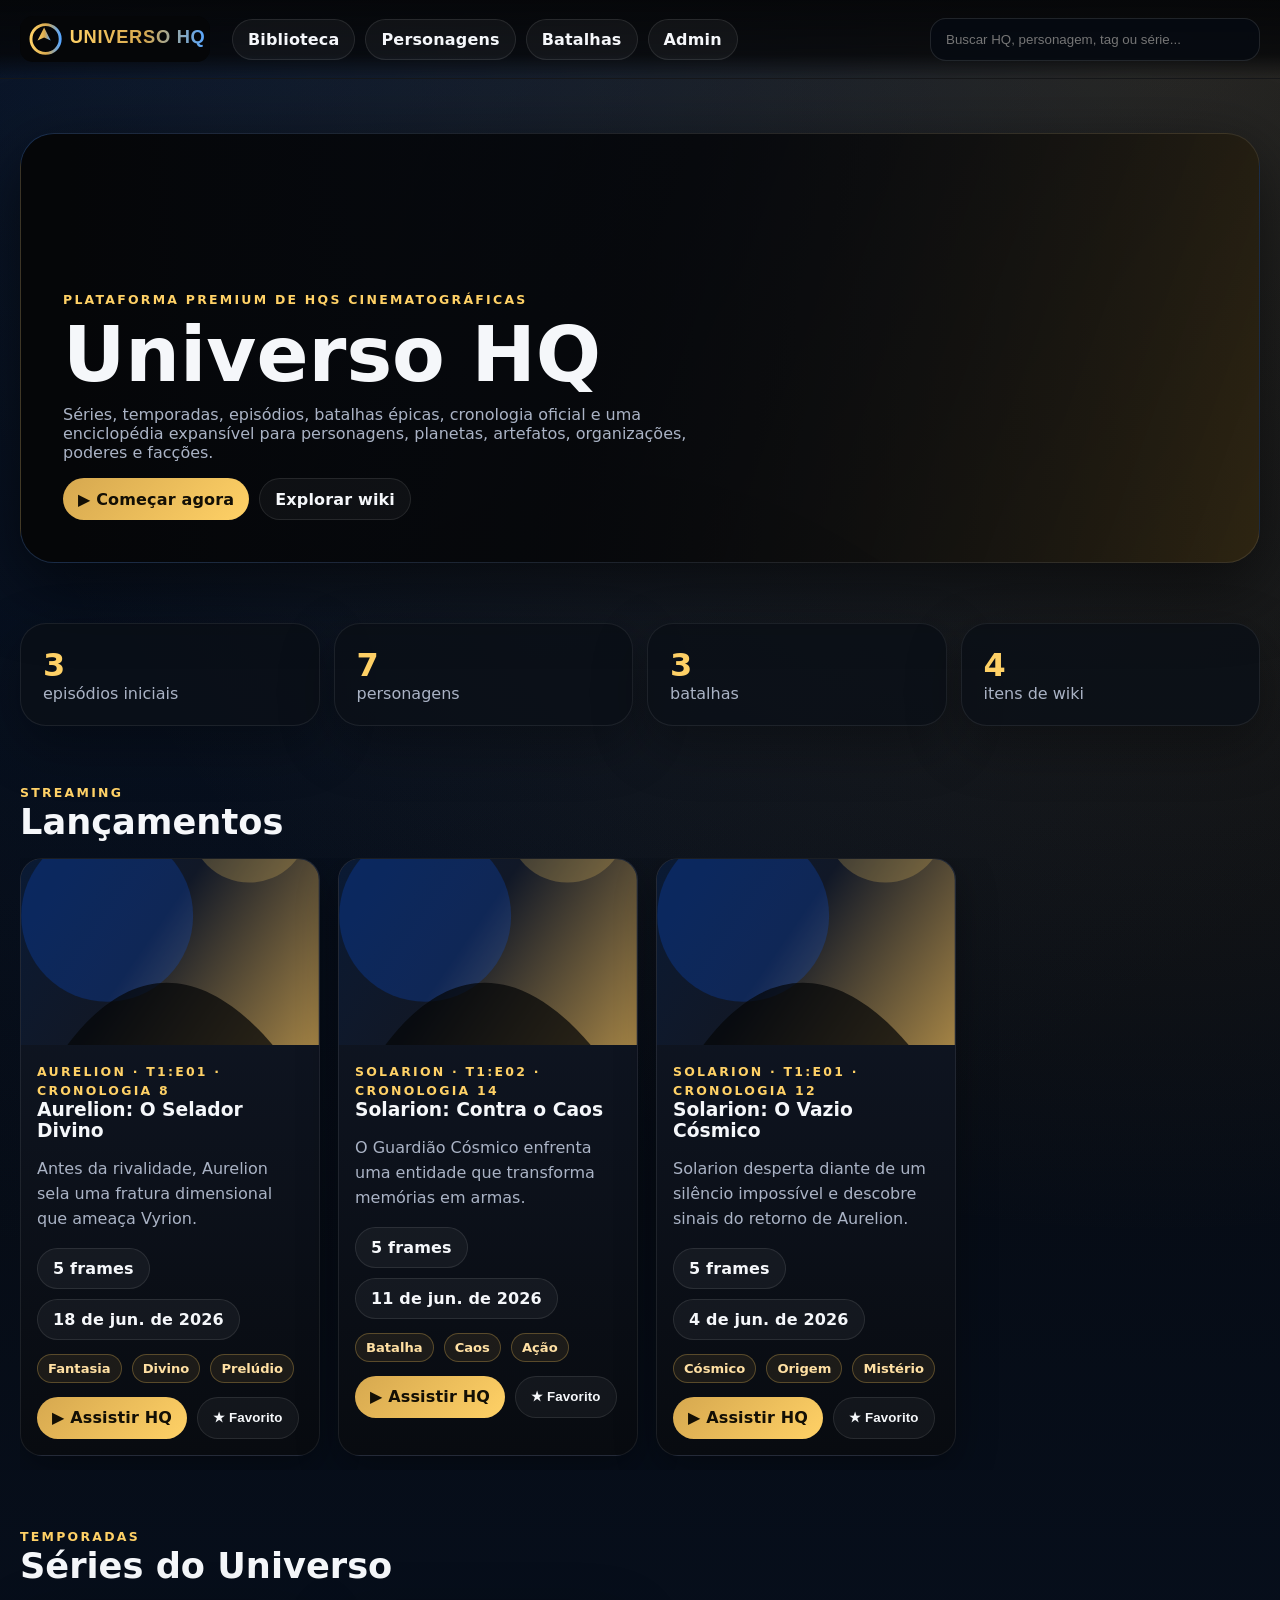
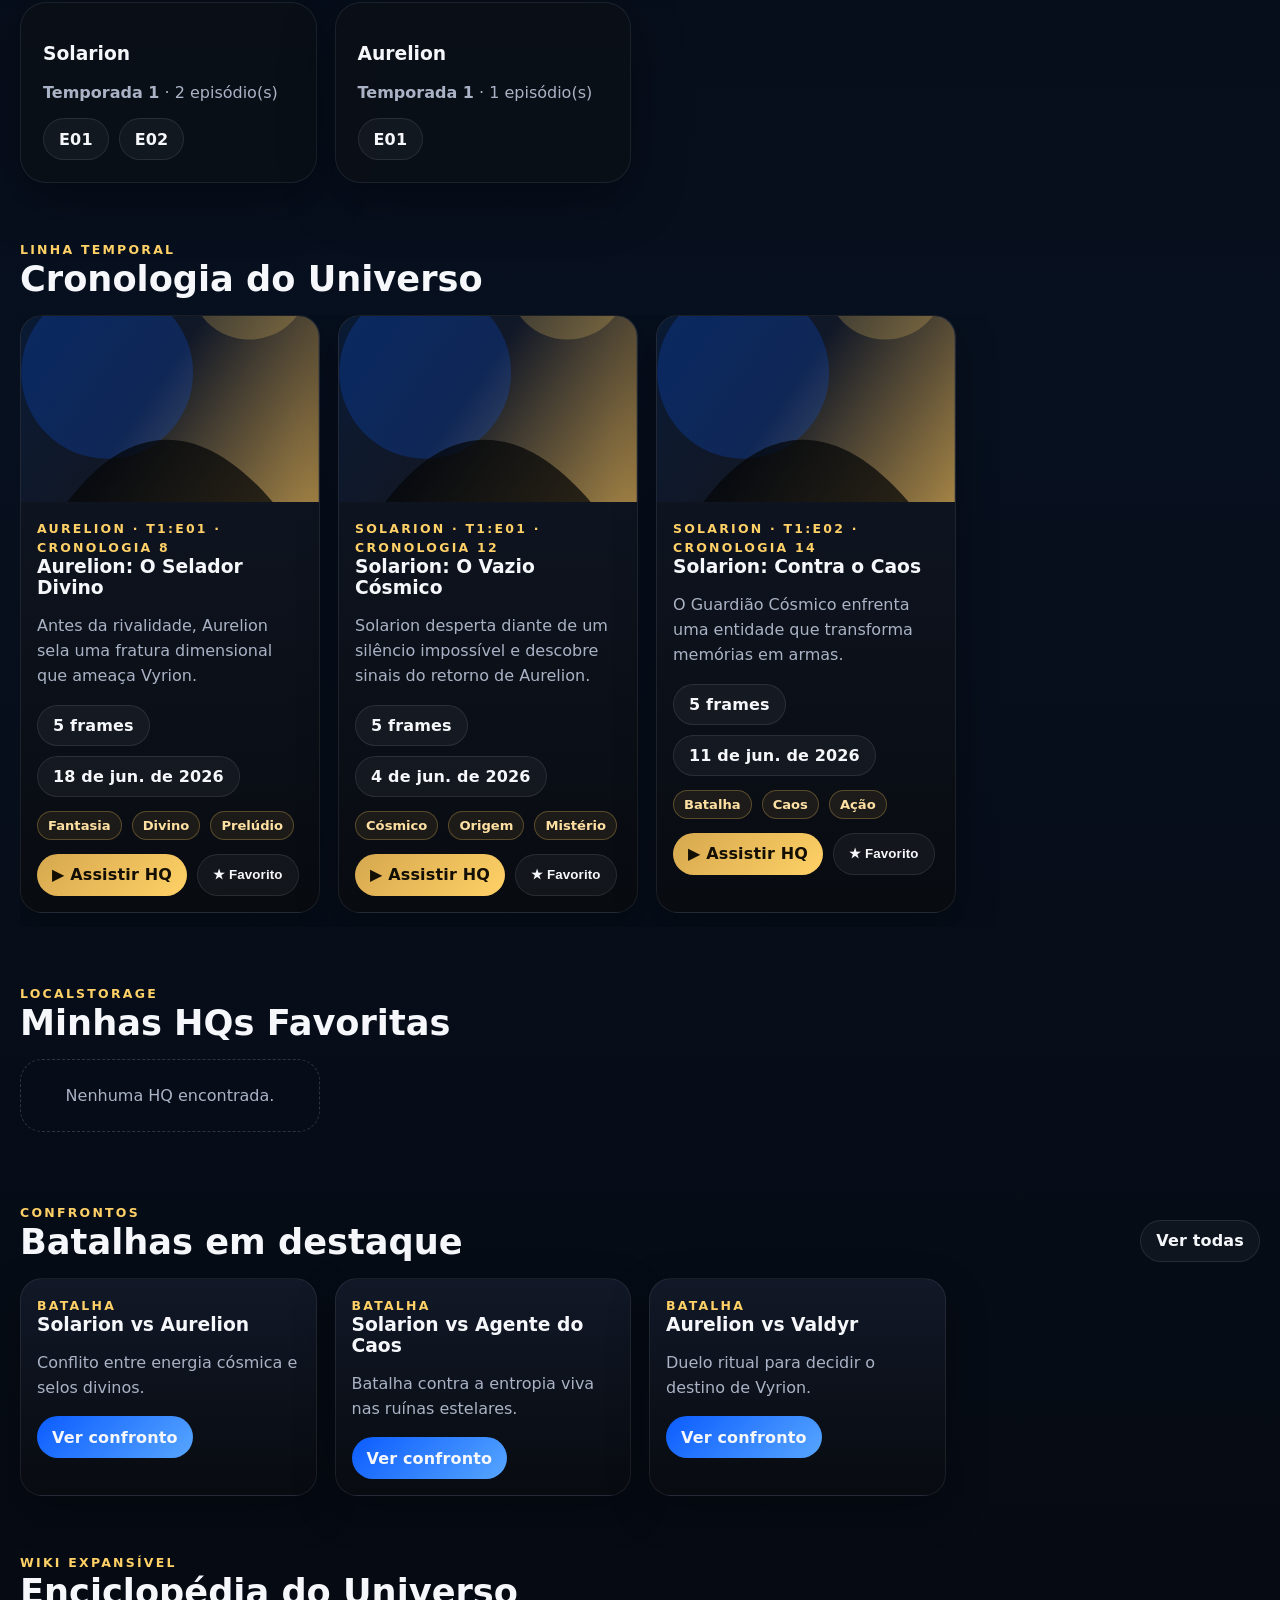
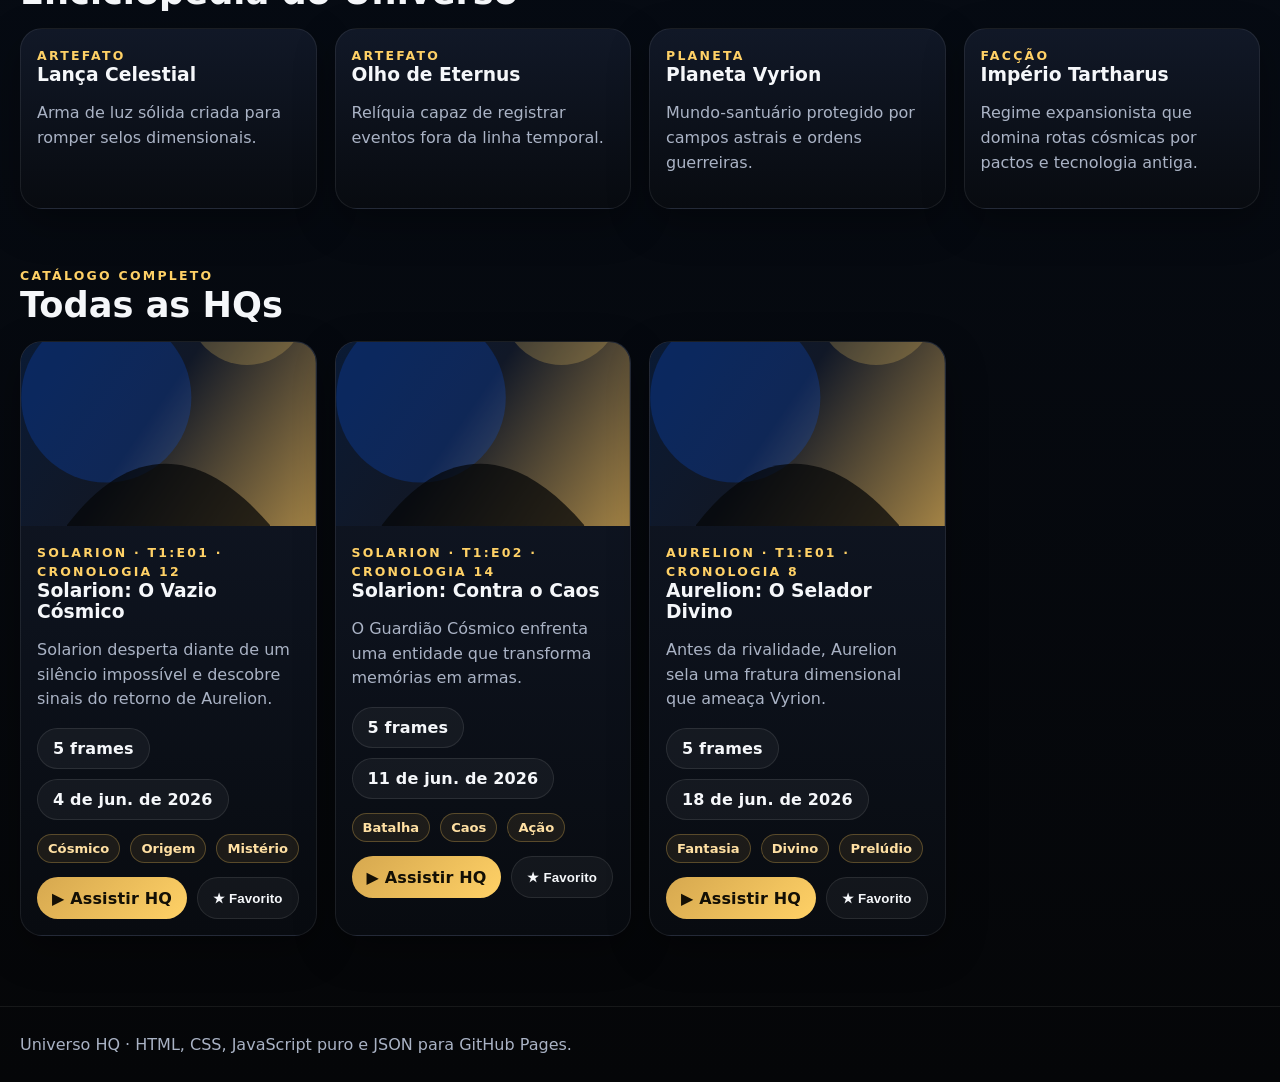
==== index.html @ 540c066c "Implement Universo HQ static web app" ====
<!doctype html><html lang="pt-BR"><head><meta charset="utf-8"><meta name="viewport" content="width=device-width,initial-scale=1"><title>Universo HQ | Biblioteca Cinematográfica</title><link rel="stylesheet" href="assets/css/base.css"></head><body><header class="app-header"><nav class="container nav"><a class="brand" href="index.html"><img src="assets/img/logo.svg" alt="Universo HQ"></a><div class="nav-links"><a href="index.html">Biblioteca</a><a href="personagens.html">Personagens</a><a href="batalhas.html">Batalhas</a><a href="admin.html">Admin</a></div><div class="search"><input id="global-search" type="search" placeholder="Buscar HQ, personagem, tag ou série..."></div></nav></header><main><section class="hero"><div class="container hero-card"><div class="hero-content"><span class="eyebrow">Plataforma premium de HQs cinematográficas</span><h1>Universo HQ</h1><p class="muted">Séries, temporadas, episódios, batalhas épicas, cronologia oficial e uma enciclopédia expansível para personagens, planetas, artefatos, organizações, poderes e facções.</p><div class="actions"><a class="btn primary" href="#lancamentos">▶ Começar agora</a><a class="btn ghost" href="personagens.html">Explorar wiki</a></div></div></div></section><section class="section"><div class="container kpi"><div class="panel"><strong>3</strong><span class="muted">episódios iniciais</span></div><div class="panel"><strong>7</strong><span class="muted">personagens</span></div><div class="panel"><strong>3</strong><span class="muted">batalhas</span></div><div class="panel"><strong>4</strong><span class="muted">itens de wiki</span></div></div></section><section id="lancamentos" class="section"><div class="container"><div class="section-head"><div><span class="eyebrow">Streaming</span><h2>Lançamentos</h2></div></div><div id="releases" class="rail"></div></div></section><section class="section"><div class="container"><div class="section-head"><div><span class="eyebrow">Temporadas</span><h2>Séries do Universo</h2></div></div><div id="series" class="grid"></div></div></section><section class="section"><div class="container"><div class="section-head"><div><span class="eyebrow">Linha temporal</span><h2>Cronologia do Universo</h2></div></div><div id="timeline" class="rail"></div></div></section><section class="section"><div class="container"><div class="section-head"><div><span class="eyebrow">LocalStorage</span><h2>Minhas HQs Favoritas</h2></div></div><div id="favorites" class="rail"></div></div></section><section class="section"><div class="container"><div class="section-head"><div><span class="eyebrow">Confrontos</span><h2>Batalhas em destaque</h2></div><a class="btn ghost" href="batalhas.html">Ver todas</a></div><div id="battles-preview" class="grid"></div></div></section><section class="section"><div class="container"><div class="section-head"><div><span class="eyebrow">Wiki expansível</span><h2>Enciclopédia do Universo</h2></div></div><div id="wiki-preview" class="grid"></div></div></section><section class="section"><div class="container"><div class="section-head"><div><span class="eyebrow">Catálogo completo</span><h2>Todas as HQs</h2></div></div><div id="all-hqs" class="grid"></div></div></section></main><footer class="footer"><div class="container">Universo HQ · HTML, CSS, JavaScript puro e JSON para GitHub Pages.</div></footer><script src="assets/js/data.js"></script><script src="assets/js/favorites.js"></script><script src="assets/js/app.js"></script></body></html>
---- assets/css/base.css ----
:root{--bg:#050608;--panel:#0b0f17;--panel2:#111827;--blue:#071b3a;--accent:#0b5cff;--gold:#d6a84f;--gold2:#ffd166;--text:#f5f7fa;--muted:#aab3c5;--danger:#ff4d6d;--ok:#36d399;--radius:22px;--shadow:0 22px 70px #0009;--max:1240px}*{box-sizing:border-box}html{scroll-behavior:smooth}body{margin:0;background:radial-gradient(circle at 18% -10%,#113a7e66,transparent 35%),radial-gradient(circle at 90% 0,#d6a84f30,transparent 28%),linear-gradient(180deg,#050608,#07101f 46%,#050608);color:var(--text);font-family:Inter,ui-sans-serif,system-ui,-apple-system,Segoe UI,Roboto,Arial,sans-serif;min-height:100vh}a{color:inherit;text-decoration:none}img{max-width:100%;display:block}.container{width:min(var(--max),calc(100% - 32px));margin-inline:auto}.app-header{position:sticky;top:0;z-index:50;background:linear-gradient(180deg,#050608f2,#050608c7 70%,transparent);backdrop-filter:blur(16px);border-bottom:1px solid #ffffff10}.nav{height:78px;display:flex;align-items:center;gap:22px}.brand img{width:190px}.nav-links{display:flex;gap:10px;flex-wrap:wrap}.nav-links a,.pill,.btn{border:1px solid #ffffff18;background:#ffffff0b;color:var(--text);border-radius:999px;padding:10px 15px;font-weight:700;letter-spacing:.01em}.nav-links a:hover,.btn:hover{border-color:#ffd16680;background:#ffd16618;transform:translateY(-1px)}.search{margin-left:auto;min-width:min(330px,35vw);position:relative}.search input,.field input,.field textarea,.field select{width:100%;border:1px solid #ffffff1c;background:#070b12d9;color:var(--text);border-radius:16px;padding:13px 15px;outline:none}.search input:focus,.field input:focus,.field textarea:focus,.field select:focus{border-color:#d6a84f99;box-shadow:0 0 0 4px #d6a84f1c}.hero{padding:54px 0 32px}.hero-card{position:relative;overflow:hidden;border:1px solid #ffffff14;background:linear-gradient(110deg,#071b3ae6,#0b0f17 48%,#2a210ee6),url('../img/placeholder-cover.svg') center/cover;border-radius:34px;min-height:430px;box-shadow:var(--shadow);display:grid;align-items:end}.hero-card:before{content:"";position:absolute;inset:0;background:linear-gradient(90deg,#050608 4%,#050608c7 45%,#05060822)}.hero-content{position:relative;padding:42px;max-width:720px}.eyebrow{color:var(--gold2);font-weight:900;text-transform:uppercase;letter-spacing:.18em;font-size:.78rem}.hero h1{font-size:clamp(2.2rem,6vw,5.4rem);line-height:.9;margin:12px 0}.muted{color:var(--muted)}.meta{display:flex;gap:10px;flex-wrap:wrap;margin:14px 0}.tag{border:1px solid #d6a84f55;background:#d6a84f18;color:#ffe0a3;border-radius:999px;padding:6px 10px;font-size:.82rem;font-weight:800}.section{padding:28px 0}.section-head{display:flex;justify-content:space-between;align-items:end;gap:16px;margin-bottom:16px}.section h2{margin:0;font-size:clamp(1.4rem,3vw,2.2rem)}.grid{display:grid;grid-template-columns:repeat(auto-fill,minmax(240px,1fr));gap:18px}.rail{display:grid;grid-auto-flow:column;grid-auto-columns:minmax(245px,300px);gap:18px;overflow-x:auto;padding-bottom:14px;scroll-snap-type:x proximity}.card{position:relative;overflow:hidden;border:1px solid #ffffff14;background:linear-gradient(180deg,#111827,#080b10);border-radius:var(--radius);box-shadow:0 14px 42px #0005;transition:.25s transform,.25s border-color}.card:hover{transform:translateY(-7px);border-color:#d6a84f80}.cover{aspect-ratio:16/10;object-fit:cover;width:100%;background:#071b3a}.card-body{padding:16px}.card h3{margin:0 0 8px}.card p{color:var(--muted);line-height:1.55}.actions{display:flex;gap:10px;flex-wrap:wrap;margin-top:14px}.btn{cursor:pointer;display:inline-flex;align-items:center;justify-content:center;gap:8px;transition:.2s;min-height:42px}.btn.primary{background:linear-gradient(135deg,#d6a84f,#ffd166);color:#130f05;border:0}.btn.blue{background:linear-gradient(135deg,#0b5cff,#57a6ff);border:0}.btn.ghost{background:#ffffff0a}.btn.danger{background:#ff4d6d22;border-color:#ff4d6d66}.favorite.active{background:#ffd166;color:#111}.footer{border-top:1px solid #ffffff12;margin-top:42px;padding:28px 0;color:var(--muted)}.empty{border:1px dashed #ffffff2a;border-radius:22px;padding:26px;color:var(--muted);text-align:center}.panel{border:1px solid #ffffff14;background:#0b0f17cc;border-radius:26px;padding:22px;box-shadow:0 18px 55px #0005}.split{display:grid;grid-template-columns:1.1fr .9fr;gap:22px}.kpi{display:grid;grid-template-columns:repeat(4,1fr);gap:14px}.kpi .panel strong{display:block;font-size:2rem;color:var(--gold2)}@media(max-width:860px){.nav{height:auto;padding:14px 0;align-items:flex-start;flex-direction:column}.search{margin-left:0;width:100%;min-width:0}.brand img{width:165px}.hero-content{padding:28px}.hero-card{min-height:360px}.split{grid-template-columns:1fr}.kpi{grid-template-columns:repeat(2,1fr)}}@media(max-width:520px){.container{width:min(100% - 22px,var(--max))}.grid{grid-template-columns:1fr}.rail{grid-auto-columns:86%}.nav-links a{font-size:.9rem;padding:9px 11px}.hero h1{font-size:2.3rem}}
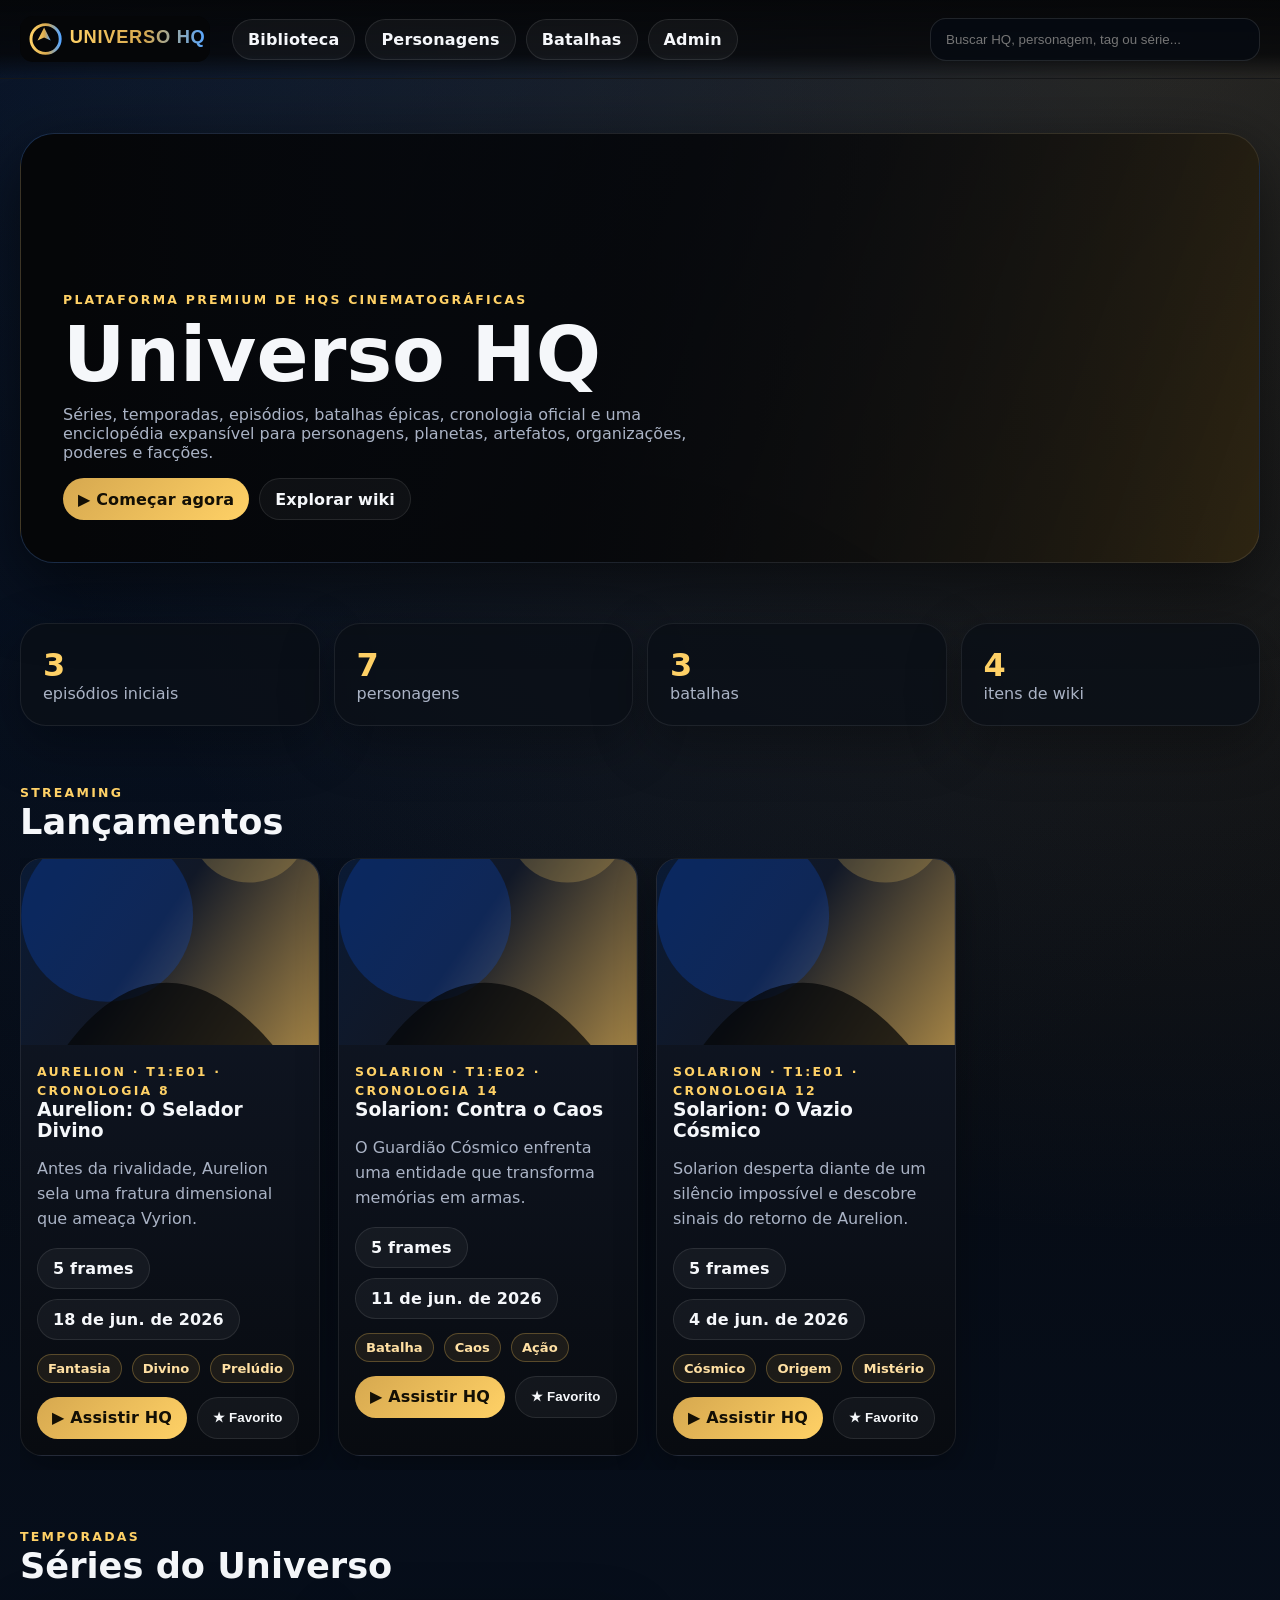
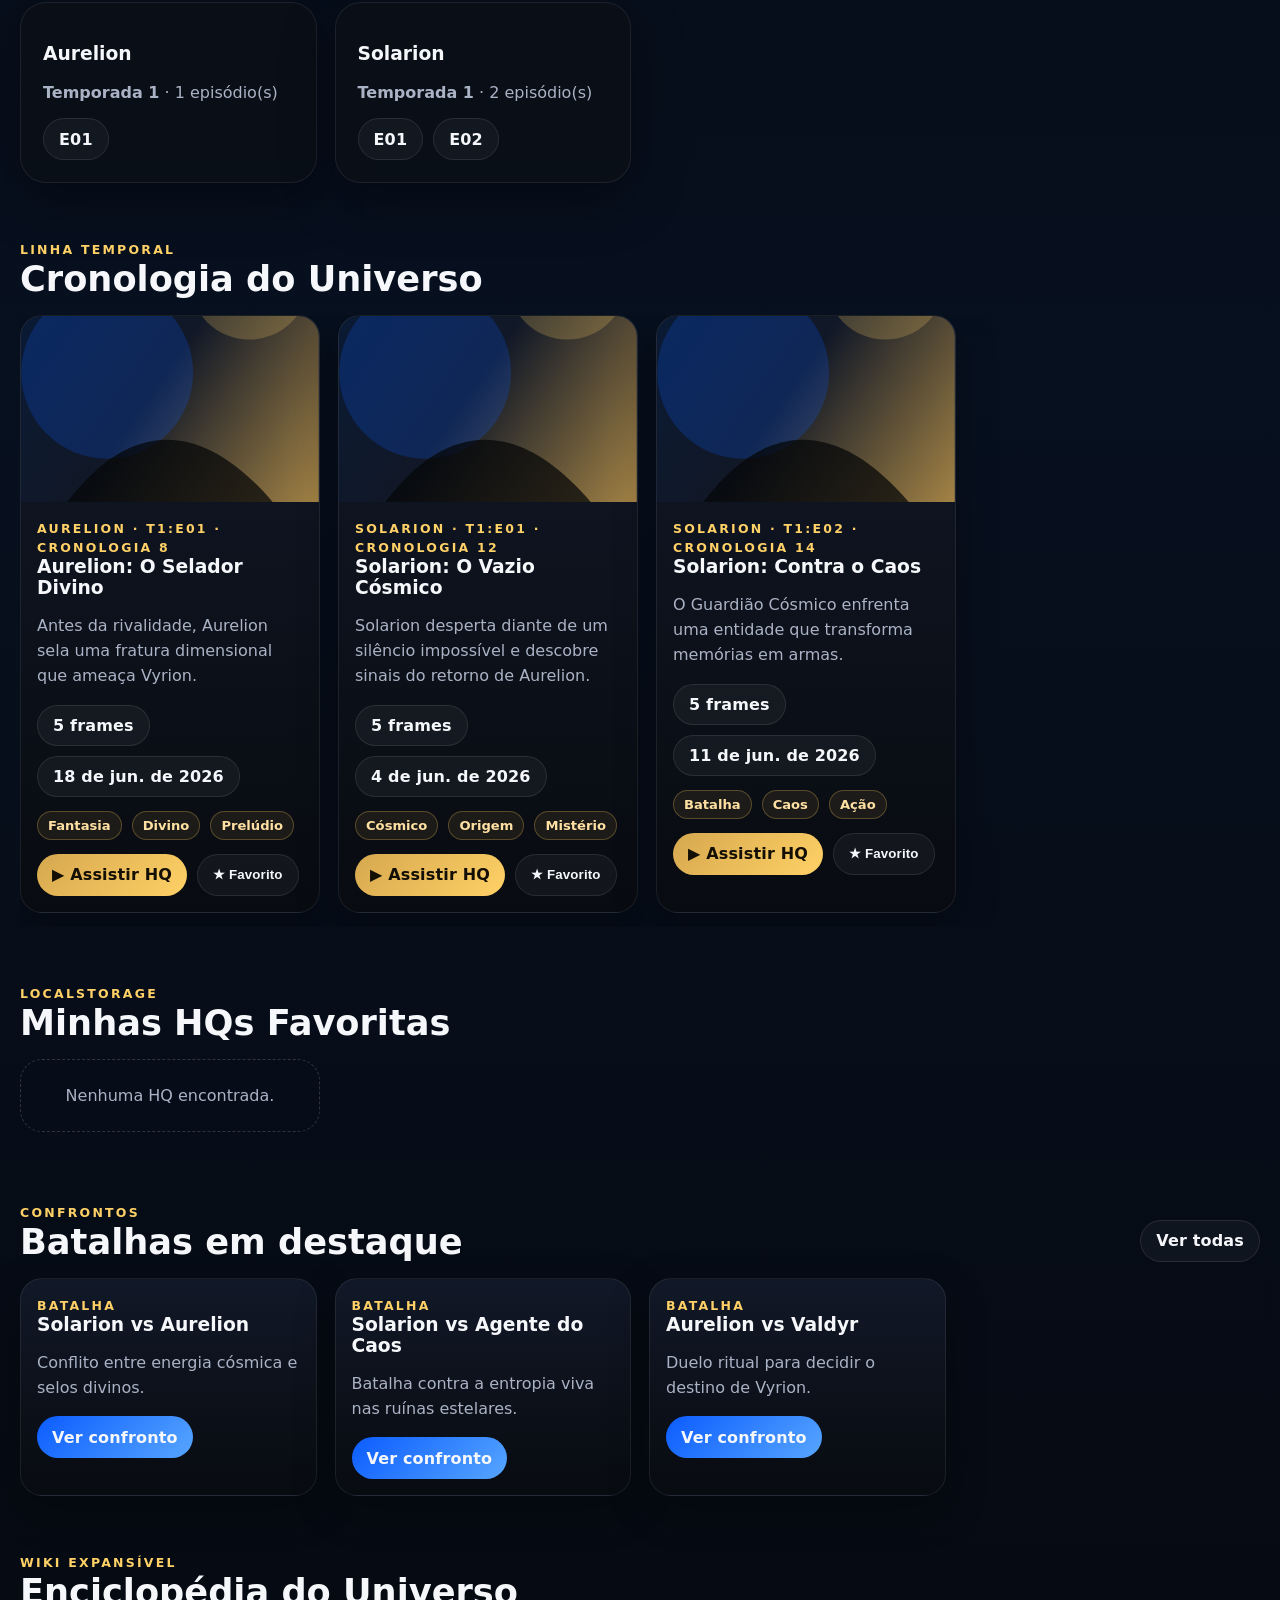
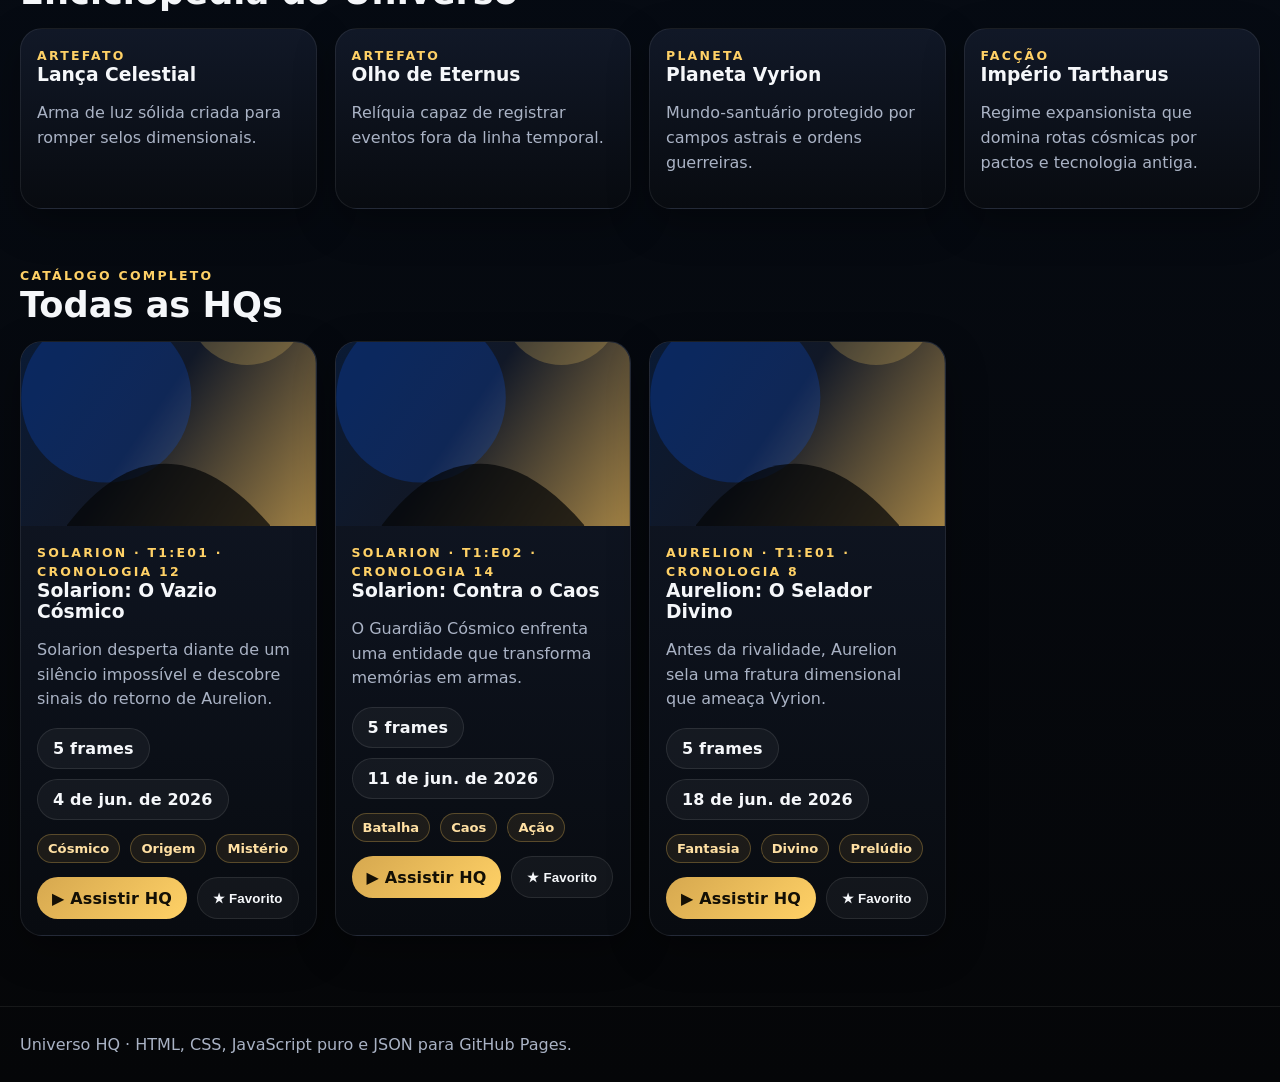
==== commit a05e7cce: "Support numbered frame ordering" ====
--- a/index.html
+++ b/index.html
@@ -1 +1,153 @@
-<!doctype html><html lang="pt-BR"><head><meta charset="utf-8"><meta name="viewport" content="width=device-width,initial-scale=1"><title>Universo HQ | Biblioteca Cinematográfica</title><link rel="stylesheet" href="assets/css/base.css"></head><body><header class="app-header"><nav class="container nav"><a class="brand" href="index.html"><img src="assets/img/logo.svg" alt="Universo HQ"></a><div class="nav-links"><a href="index.html">Biblioteca</a><a href="personagens.html">Personagens</a><a href="batalhas.html">Batalhas</a><a href="admin.html">Admin</a></div><div class="search"><input id="global-search" type="search" placeholder="Buscar HQ, personagem, tag ou série..."></div></nav></header><main><section class="hero"><div class="container hero-card"><div class="hero-content"><span class="eyebrow">Plataforma premium de HQs cinematográficas</span><h1>Universo HQ</h1><p class="muted">Séries, temporadas, episódios, batalhas épicas, cronologia oficial e uma enciclopédia expansível para personagens, planetas, artefatos, organizações, poderes e facções.</p><div class="actions"><a class="btn primary" href="#lancamentos">▶ Começar agora</a><a class="btn ghost" href="personagens.html">Explorar wiki</a></div></div></div></section><section class="section"><div class="container kpi"><div class="panel"><strong>3</strong><span class="muted">episódios iniciais</span></div><div class="panel"><strong>7</strong><span class="muted">personagens</span></div><div class="panel"><strong>3</strong><span class="muted">batalhas</span></div><div class="panel"><strong>4</strong><span class="muted">itens de wiki</span></div></div></section><section id="lancamentos" class="section"><div class="container"><div class="section-head"><div><span class="eyebrow">Streaming</span><h2>Lançamentos</h2></div></div><div id="releases" class="rail"></div></div></section><section class="section"><div class="container"><div class="section-head"><div><span class="eyebrow">Temporadas</span><h2>Séries do Universo</h2></div></div><div id="series" class="grid"></div></div></section><section class="section"><div class="container"><div class="section-head"><div><span class="eyebrow">Linha temporal</span><h2>Cronologia do Universo</h2></div></div><div id="timeline" class="rail"></div></div></section><section class="section"><div class="container"><div class="section-head"><div><span class="eyebrow">LocalStorage</span><h2>Minhas HQs Favoritas</h2></div></div><div id="favorites" class="rail"></div></div></section><section class="section"><div class="container"><div class="section-head"><div><span class="eyebrow">Confrontos</span><h2>Batalhas em destaque</h2></div><a class="btn ghost" href="batalhas.html">Ver todas</a></div><div id="battles-preview" class="grid"></div></div></section><section class="section"><div class="container"><div class="section-head"><div><span class="eyebrow">Wiki expansível</span><h2>Enciclopédia do Universo</h2></div></div><div id="wiki-preview" class="grid"></div></div></section><section class="section"><div class="container"><div class="section-head"><div><span class="eyebrow">Catálogo completo</span><h2>Todas as HQs</h2></div></div><div id="all-hqs" class="grid"></div></div></section></main><footer class="footer"><div class="container">Universo HQ · HTML, CSS, JavaScript puro e JSON para GitHub Pages.</div></footer><script src="assets/js/data.js"></script><script src="assets/js/favorites.js"></script><script src="assets/js/app.js"></script></body></html>
+<!doctype html>
+<html lang="pt-BR">
+  <head>
+    <meta charset="utf-8" />
+    <meta name="viewport" content="width=device-width,initial-scale=1" />
+    <title>Universo HQ | Biblioteca Cinematográfica</title>
+    <link rel="stylesheet" href="assets/css/base.css" />
+  </head>
+  <body>
+    <header class="app-header">
+      <nav class="container nav">
+        <a class="brand" href="index.html"
+          ><img src="assets/img/logo.svg" alt="Universo HQ"
+        /></a>
+        <div class="nav-links">
+          <a href="index.html">Biblioteca</a
+          ><a href="personagens.html">Personagens</a
+          ><a href="batalhas.html">Batalhas</a><a href="admin.html">Admin</a>
+        </div>
+        <div class="search">
+          <input
+            id="global-search"
+            type="search"
+            placeholder="Buscar HQ, personagem, tag ou série..."
+          />
+        </div>
+      </nav>
+    </header>
+    <main>
+      <section class="hero">
+        <div class="container hero-card">
+          <div class="hero-content">
+            <span class="eyebrow"
+              >Plataforma premium de HQs cinematográficas</span
+            >
+            <h1>Universo HQ</h1>
+            <p class="muted">
+              Séries, temporadas, episódios, batalhas épicas, cronologia oficial
+              e uma enciclopédia expansível para personagens, planetas,
+              artefatos, organizações, poderes e facções.
+            </p>
+            <div class="actions">
+              <a class="btn primary" href="#lancamentos">▶ Começar agora</a
+              ><a class="btn ghost" href="personagens.html">Explorar wiki</a>
+            </div>
+          </div>
+        </div>
+      </section>
+      <section class="section">
+        <div class="container kpi">
+          <div class="panel">
+            <strong>3</strong><span class="muted">episódios iniciais</span>
+          </div>
+          <div class="panel">
+            <strong>7</strong><span class="muted">personagens</span>
+          </div>
+          <div class="panel">
+            <strong>3</strong><span class="muted">batalhas</span>
+          </div>
+          <div class="panel">
+            <strong>4</strong><span class="muted">itens de wiki</span>
+          </div>
+        </div>
+      </section>
+      <section id="lancamentos" class="section">
+        <div class="container">
+          <div class="section-head">
+            <div>
+              <span class="eyebrow">Streaming</span>
+              <h2>Lançamentos</h2>
+            </div>
+          </div>
+          <div id="releases" class="rail"></div>
+        </div>
+      </section>
+      <section class="section">
+        <div class="container">
+          <div class="section-head">
+            <div>
+              <span class="eyebrow">Temporadas</span>
+              <h2>Séries do Universo</h2>
+            </div>
+          </div>
+          <div id="series" class="grid"></div>
+        </div>
+      </section>
+      <section class="section">
+        <div class="container">
+          <div class="section-head">
+            <div>
+              <span class="eyebrow">Linha temporal</span>
+              <h2>Cronologia do Universo</h2>
+            </div>
+          </div>
+          <div id="timeline" class="rail"></div>
+        </div>
+      </section>
+      <section class="section">
+        <div class="container">
+          <div class="section-head">
+            <div>
+              <span class="eyebrow">LocalStorage</span>
+              <h2>Minhas HQs Favoritas</h2>
+            </div>
+          </div>
+          <div id="favorites" class="rail"></div>
+        </div>
+      </section>
+      <section class="section">
+        <div class="container">
+          <div class="section-head">
+            <div>
+              <span class="eyebrow">Confrontos</span>
+              <h2>Batalhas em destaque</h2>
+            </div>
+            <a class="btn ghost" href="batalhas.html">Ver todas</a>
+          </div>
+          <div id="battles-preview" class="grid"></div>
+        </div>
+      </section>
+      <section class="section">
+        <div class="container">
+          <div class="section-head">
+            <div>
+              <span class="eyebrow">Wiki expansível</span>
+              <h2>Enciclopédia do Universo</h2>
+            </div>
+          </div>
+          <div id="wiki-preview" class="grid"></div>
+        </div>
+      </section>
+      <section class="section">
+        <div class="container">
+          <div class="section-head">
+            <div>
+              <span class="eyebrow">Catálogo completo</span>
+              <h2>Todas as HQs</h2>
+            </div>
+          </div>
+          <div id="all-hqs" class="grid"></div>
+        </div>
+      </section>
+    </main>
+    <footer class="footer">
+      <div class="container">
+        Universo HQ · HTML, CSS, JavaScript puro e JSON para GitHub Pages.
+      </div>
+    </footer>
+    <script src="assets/js/data.js"></script>
+    <script src="assets/js/favorites.js"></script>
+    <script src="assets/js/app.js"></script>
+  </body>
+</html>
--- a/assets/css/base.css
+++ b/assets/css/base.css
@@ -1 +1,347 @@
-:root{--bg:#050608;--panel:#0b0f17;--panel2:#111827;--blue:#071b3a;--accent:#0b5cff;--gold:#d6a84f;--gold2:#ffd166;--text:#f5f7fa;--muted:#aab3c5;--danger:#ff4d6d;--ok:#36d399;--radius:22px;--shadow:0 22px 70px #0009;--max:1240px}*{box-sizing:border-box}html{scroll-behavior:smooth}body{margin:0;background:radial-gradient(circle at 18% -10%,#113a7e66,transparent 35%),radial-gradient(circle at 90% 0,#d6a84f30,transparent 28%),linear-gradient(180deg,#050608,#07101f 46%,#050608);color:var(--text);font-family:Inter,ui-sans-serif,system-ui,-apple-system,Segoe UI,Roboto,Arial,sans-serif;min-height:100vh}a{color:inherit;text-decoration:none}img{max-width:100%;display:block}.container{width:min(var(--max),calc(100% - 32px));margin-inline:auto}.app-header{position:sticky;top:0;z-index:50;background:linear-gradient(180deg,#050608f2,#050608c7 70%,transparent);backdrop-filter:blur(16px);border-bottom:1px solid #ffffff10}.nav{height:78px;display:flex;align-items:center;gap:22px}.brand img{width:190px}.nav-links{display:flex;gap:10px;flex-wrap:wrap}.nav-links a,.pill,.btn{border:1px solid #ffffff18;background:#ffffff0b;color:var(--text);border-radius:999px;padding:10px 15px;font-weight:700;letter-spacing:.01em}.nav-links a:hover,.btn:hover{border-color:#ffd16680;background:#ffd16618;transform:translateY(-1px)}.search{margin-left:auto;min-width:min(330px,35vw);position:relative}.search input,.field input,.field textarea,.field select{width:100%;border:1px solid #ffffff1c;background:#070b12d9;color:var(--text);border-radius:16px;padding:13px 15px;outline:none}.search input:focus,.field input:focus,.field textarea:focus,.field select:focus{border-color:#d6a84f99;box-shadow:0 0 0 4px #d6a84f1c}.hero{padding:54px 0 32px}.hero-card{position:relative;overflow:hidden;border:1px solid #ffffff14;background:linear-gradient(110deg,#071b3ae6,#0b0f17 48%,#2a210ee6),url('../img/placeholder-cover.svg') center/cover;border-radius:34px;min-height:430px;box-shadow:var(--shadow);display:grid;align-items:end}.hero-card:before{content:"";position:absolute;inset:0;background:linear-gradient(90deg,#050608 4%,#050608c7 45%,#05060822)}.hero-content{position:relative;padding:42px;max-width:720px}.eyebrow{color:var(--gold2);font-weight:900;text-transform:uppercase;letter-spacing:.18em;font-size:.78rem}.hero h1{font-size:clamp(2.2rem,6vw,5.4rem);line-height:.9;margin:12px 0}.muted{color:var(--muted)}.meta{display:flex;gap:10px;flex-wrap:wrap;margin:14px 0}.tag{border:1px solid #d6a84f55;background:#d6a84f18;color:#ffe0a3;border-radius:999px;padding:6px 10px;font-size:.82rem;font-weight:800}.section{padding:28px 0}.section-head{display:flex;justify-content:space-between;align-items:end;gap:16px;margin-bottom:16px}.section h2{margin:0;font-size:clamp(1.4rem,3vw,2.2rem)}.grid{display:grid;grid-template-columns:repeat(auto-fill,minmax(240px,1fr));gap:18px}.rail{display:grid;grid-auto-flow:column;grid-auto-columns:minmax(245px,300px);gap:18px;overflow-x:auto;padding-bottom:14px;scroll-snap-type:x proximity}.card{position:relative;overflow:hidden;border:1px solid #ffffff14;background:linear-gradient(180deg,#111827,#080b10);border-radius:var(--radius);box-shadow:0 14px 42px #0005;transition:.25s transform,.25s border-color}.card:hover{transform:translateY(-7px);border-color:#d6a84f80}.cover{aspect-ratio:16/10;object-fit:cover;width:100%;background:#071b3a}.card-body{padding:16px}.card h3{margin:0 0 8px}.card p{color:var(--muted);line-height:1.55}.actions{display:flex;gap:10px;flex-wrap:wrap;margin-top:14px}.btn{cursor:pointer;display:inline-flex;align-items:center;justify-content:center;gap:8px;transition:.2s;min-height:42px}.btn.primary{background:linear-gradient(135deg,#d6a84f,#ffd166);color:#130f05;border:0}.btn.blue{background:linear-gradient(135deg,#0b5cff,#57a6ff);border:0}.btn.ghost{background:#ffffff0a}.btn.danger{background:#ff4d6d22;border-color:#ff4d6d66}.favorite.active{background:#ffd166;color:#111}.footer{border-top:1px solid #ffffff12;margin-top:42px;padding:28px 0;color:var(--muted)}.empty{border:1px dashed #ffffff2a;border-radius:22px;padding:26px;color:var(--muted);text-align:center}.panel{border:1px solid #ffffff14;background:#0b0f17cc;border-radius:26px;padding:22px;box-shadow:0 18px 55px #0005}.split{display:grid;grid-template-columns:1.1fr .9fr;gap:22px}.kpi{display:grid;grid-template-columns:repeat(4,1fr);gap:14px}.kpi .panel strong{display:block;font-size:2rem;color:var(--gold2)}@media(max-width:860px){.nav{height:auto;padding:14px 0;align-items:flex-start;flex-direction:column}.search{margin-left:0;width:100%;min-width:0}.brand img{width:165px}.hero-content{padding:28px}.hero-card{min-height:360px}.split{grid-template-columns:1fr}.kpi{grid-template-columns:repeat(2,1fr)}}@media(max-width:520px){.container{width:min(100% - 22px,var(--max))}.grid{grid-template-columns:1fr}.rail{grid-auto-columns:86%}.nav-links a{font-size:.9rem;padding:9px 11px}.hero h1{font-size:2.3rem}}
+:root {
+  --bg: #050608;
+  --panel: #0b0f17;
+  --panel2: #111827;
+  --blue: #071b3a;
+  --accent: #0b5cff;
+  --gold: #d6a84f;
+  --gold2: #ffd166;
+  --text: #f5f7fa;
+  --muted: #aab3c5;
+  --danger: #ff4d6d;
+  --ok: #36d399;
+  --radius: 22px;
+  --shadow: 0 22px 70px #0009;
+  --max: 1240px;
+}
+* {
+  box-sizing: border-box;
+}
+html {
+  scroll-behavior: smooth;
+}
+body {
+  margin: 0;
+  background:
+    radial-gradient(circle at 18% -10%, #113a7e66, transparent 35%),
+    radial-gradient(circle at 90% 0, #d6a84f30, transparent 28%),
+    linear-gradient(180deg, #050608, #07101f 46%, #050608);
+  color: var(--text);
+  font-family:
+    Inter,
+    ui-sans-serif,
+    system-ui,
+    -apple-system,
+    Segoe UI,
+    Roboto,
+    Arial,
+    sans-serif;
+  min-height: 100vh;
+}
+a {
+  color: inherit;
+  text-decoration: none;
+}
+img {
+  max-width: 100%;
+  display: block;
+}
+.container {
+  width: min(var(--max), calc(100% - 32px));
+  margin-inline: auto;
+}
+.app-header {
+  position: sticky;
+  top: 0;
+  z-index: 50;
+  background: linear-gradient(180deg, #050608f2, #050608c7 70%, transparent);
+  backdrop-filter: blur(16px);
+  border-bottom: 1px solid #ffffff10;
+}
+.nav {
+  height: 78px;
+  display: flex;
+  align-items: center;
+  gap: 22px;
+}
+.brand img {
+  width: 190px;
+}
+.nav-links {
+  display: flex;
+  gap: 10px;
+  flex-wrap: wrap;
+}
+.nav-links a,
+.pill,
+.btn {
+  border: 1px solid #ffffff18;
+  background: #ffffff0b;
+  color: var(--text);
+  border-radius: 999px;
+  padding: 10px 15px;
+  font-weight: 700;
+  letter-spacing: 0.01em;
+}
+.nav-links a:hover,
+.btn:hover {
+  border-color: #ffd16680;
+  background: #ffd16618;
+  transform: translateY(-1px);
+}
+.search {
+  margin-left: auto;
+  min-width: min(330px, 35vw);
+  position: relative;
+}
+.search input,
+.field input,
+.field textarea,
+.field select {
+  width: 100%;
+  border: 1px solid #ffffff1c;
+  background: #070b12d9;
+  color: var(--text);
+  border-radius: 16px;
+  padding: 13px 15px;
+  outline: none;
+}
+.search input:focus,
+.field input:focus,
+.field textarea:focus,
+.field select:focus {
+  border-color: #d6a84f99;
+  box-shadow: 0 0 0 4px #d6a84f1c;
+}
+.hero {
+  padding: 54px 0 32px;
+}
+.hero-card {
+  position: relative;
+  overflow: hidden;
+  border: 1px solid #ffffff14;
+  background:
+    linear-gradient(110deg, #071b3ae6, #0b0f17 48%, #2a210ee6),
+    url("../img/placeholder-cover.svg") center/cover;
+  border-radius: 34px;
+  min-height: 430px;
+  box-shadow: var(--shadow);
+  display: grid;
+  align-items: end;
+}
+.hero-card:before {
+  content: "";
+  position: absolute;
+  inset: 0;
+  background: linear-gradient(90deg, #050608 4%, #050608c7 45%, #05060822);
+}
+.hero-content {
+  position: relative;
+  padding: 42px;
+  max-width: 720px;
+}
+.eyebrow {
+  color: var(--gold2);
+  font-weight: 900;
+  text-transform: uppercase;
+  letter-spacing: 0.18em;
+  font-size: 0.78rem;
+}
+.hero h1 {
+  font-size: clamp(2.2rem, 6vw, 5.4rem);
+  line-height: 0.9;
+  margin: 12px 0;
+}
+.muted {
+  color: var(--muted);
+}
+.meta {
+  display: flex;
+  gap: 10px;
+  flex-wrap: wrap;
+  margin: 14px 0;
+}
+.tag {
+  border: 1px solid #d6a84f55;
+  background: #d6a84f18;
+  color: #ffe0a3;
+  border-radius: 999px;
+  padding: 6px 10px;
+  font-size: 0.82rem;
+  font-weight: 800;
+}
+.section {
+  padding: 28px 0;
+}
+.section-head {
+  display: flex;
+  justify-content: space-between;
+  align-items: end;
+  gap: 16px;
+  margin-bottom: 16px;
+}
+.section h2 {
+  margin: 0;
+  font-size: clamp(1.4rem, 3vw, 2.2rem);
+}
+.grid {
+  display: grid;
+  grid-template-columns: repeat(auto-fill, minmax(240px, 1fr));
+  gap: 18px;
+}
+.rail {
+  display: grid;
+  grid-auto-flow: column;
+  grid-auto-columns: minmax(245px, 300px);
+  gap: 18px;
+  overflow-x: auto;
+  padding-bottom: 14px;
+  scroll-snap-type: x proximity;
+}
+.card {
+  position: relative;
+  overflow: hidden;
+  border: 1px solid #ffffff14;
+  background: linear-gradient(180deg, #111827, #080b10);
+  border-radius: var(--radius);
+  box-shadow: 0 14px 42px #0005;
+  transition:
+    0.25s transform,
+    0.25s border-color;
+}
+.card:hover {
+  transform: translateY(-7px);
+  border-color: #d6a84f80;
+}
+.cover {
+  aspect-ratio: 16/10;
+  object-fit: cover;
+  width: 100%;
+  background: #071b3a;
+}
+.card-body {
+  padding: 16px;
+}
+.card h3 {
+  margin: 0 0 8px;
+}
+.card p {
+  color: var(--muted);
+  line-height: 1.55;
+}
+.actions {
+  display: flex;
+  gap: 10px;
+  flex-wrap: wrap;
+  margin-top: 14px;
+}
+.btn {
+  cursor: pointer;
+  display: inline-flex;
+  align-items: center;
+  justify-content: center;
+  gap: 8px;
+  transition: 0.2s;
+  min-height: 42px;
+}
+.btn.primary {
+  background: linear-gradient(135deg, #d6a84f, #ffd166);
+  color: #130f05;
+  border: 0;
+}
+.btn.blue {
+  background: linear-gradient(135deg, #0b5cff, #57a6ff);
+  border: 0;
+}
+.btn.ghost {
+  background: #ffffff0a;
+}
+.btn.danger {
+  background: #ff4d6d22;
+  border-color: #ff4d6d66;
+}
+.favorite.active {
+  background: #ffd166;
+  color: #111;
+}
+.footer {
+  border-top: 1px solid #ffffff12;
+  margin-top: 42px;
+  padding: 28px 0;
+  color: var(--muted);
+}
+.empty {
+  border: 1px dashed #ffffff2a;
+  border-radius: 22px;
+  padding: 26px;
+  color: var(--muted);
+  text-align: center;
+}
+.panel {
+  border: 1px solid #ffffff14;
+  background: #0b0f17cc;
+  border-radius: 26px;
+  padding: 22px;
+  box-shadow: 0 18px 55px #0005;
+}
+.split {
+  display: grid;
+  grid-template-columns: 1.1fr 0.9fr;
+  gap: 22px;
+}
+.kpi {
+  display: grid;
+  grid-template-columns: repeat(4, 1fr);
+  gap: 14px;
+}
+.kpi .panel strong {
+  display: block;
+  font-size: 2rem;
+  color: var(--gold2);
+}
+@media (max-width: 860px) {
+  .nav {
+    height: auto;
+    padding: 14px 0;
+    align-items: flex-start;
+    flex-direction: column;
+  }
+  .search {
+    margin-left: 0;
+    width: 100%;
+    min-width: 0;
+  }
+  .brand img {
+    width: 165px;
+  }
+  .hero-content {
+    padding: 28px;
+  }
+  .hero-card {
+    min-height: 360px;
+  }
+  .split {
+    grid-template-columns: 1fr;
+  }
+  .kpi {
+    grid-template-columns: repeat(2, 1fr);
+  }
+}
+@media (max-width: 520px) {
+  .container {
+    width: min(100% - 22px, var(--max));
+  }
+  .grid {
+    grid-template-columns: 1fr;
+  }
+  .rail {
+    grid-auto-columns: 86%;
+  }
+  .nav-links a {
+    font-size: 0.9rem;
+    padding: 9px 11px;
+  }
+  .hero h1 {
+    font-size: 2.3rem;
+  }
+}
